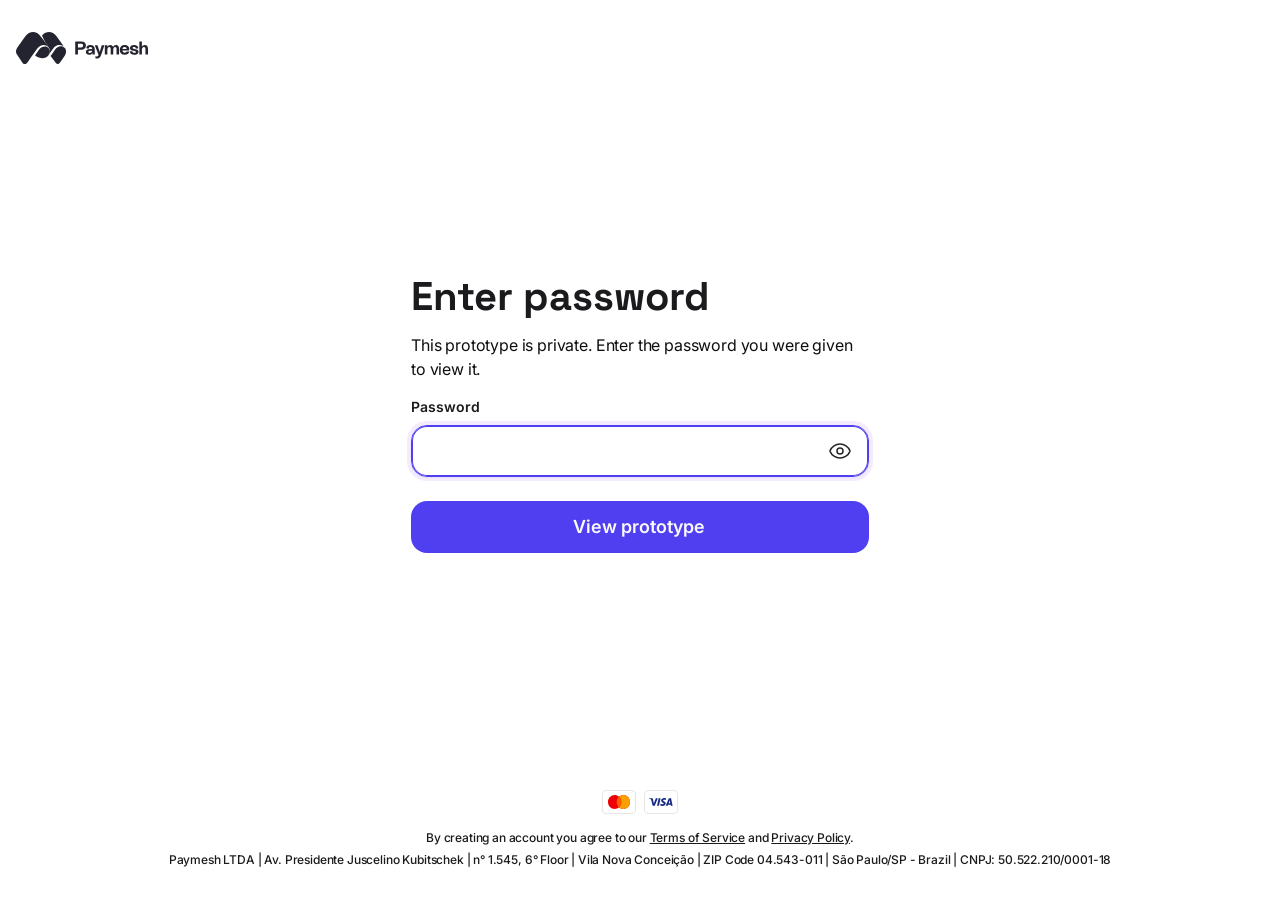
==== widget.html @ b05010a6 "Add the split-payment widget as a standalone page widget.html shows just the payment widget from Fig" ====
<!DOCTYPE html>
<html lang="en">
<head>
<meta charset="utf-8" />
<meta name="viewport" content="width=device-width, initial-scale=1" />
<title>Paymesh — payment widget</title>
<meta name="description" content="The Paymesh payment widget with split payment." />
<link rel="icon" href="assets/favicon.svg" type="image/svg+xml" />
<link rel="preconnect" href="https://fonts.googleapis.com" />
<link rel="preconnect" href="https://fonts.gstatic.com" crossorigin />
<link href="https://fonts.googleapis.com/css2?family=Inter:wght@400;500;600;700&family=Space+Grotesk:wght@500;700&display=swap" rel="stylesheet" />
<link rel="stylesheet" href="styles/app.css" />
<link rel="stylesheet" href="styles/ds.css" />
</head>
<body>
<div id="root"></div>
<script type="module" src="src/widget.js"></script>
</body>
</html>
---- styles/app.css ----
/* ==========================================================================
   Paymesh prototype — design tokens
   Values taken from the Figma source file (fills, radii, type ramp).
   ========================================================================== */

:root {
  /* Brand */
  --brand: #503ff1;
  --brand-press: #4331d4;
  --brand-soft: #eeebfe;

  /* Ink */
  --ink: #000000;
  --ink-strong: #0c0e10;
  --ink-logo: #242430;
  --muted: #6e6e6e;
  --muted-2: #8a8a8a;

  /* Lines & surfaces */
  --line: #d4d4d4;
  --line-soft: #e7e7e7;
  --surface: #ffffff;
  --surface-2: #efeded;
  --surface-3: #f7f6f6;

  /* Status */
  --danger: #ea4335;
  --danger-soft: #fdeceb;
  --success: #16a34a;

  /* Shape */
  --r-input: 16px;
  --r-btn: 16px;
  --r-card: 16px;
  --r-pill: 999px;

  /* Type */
  --font-display: "Rebond Grotesque", "Space Grotesk", "Inter", system-ui, sans-serif;
  --font-body: "Inter", system-ui, -apple-system, "Segoe UI", sans-serif;

  /* Metrics */
  --col: 396px;
  --control-h: 50px;
  --page-pad: 40px;
}

/* ==========================================================================
   Reset / base
   ========================================================================== */

*, *::before, *::after { box-sizing: border-box; }

html, body { height: 100%; }

body {
  margin: 0;
  font-family: var(--font-body);
  font-size: 14px;
  line-height: 1.45;
  letter-spacing: -0.01em; /* Inter is set at -1% throughout */
  color: var(--ink);
  background: var(--surface);
  -webkit-font-smoothing: antialiased;
  text-rendering: optimizeLegibility;
}

h1, h2, h3 { font-family: var(--font-display); font-weight: 700; letter-spacing: -0.01em; margin: 0; }

button { font: inherit; color: inherit; }
input, select { font: inherit; color: inherit; }

a { color: inherit; }

img { max-width: 100%; display: block; }

::placeholder { color: var(--muted-2); }

:focus-visible { outline: 2px solid var(--brand); outline-offset: 2px; border-radius: 4px; }

.sr-only {
  position: absolute; width: 1px; height: 1px; padding: 0; margin: -1px;
  overflow: hidden; clip: rect(0 0 0 0); white-space: nowrap; border: 0;
}

/* ==========================================================================
   Page shell
   ========================================================================== */

.page {
  min-height: 100vh;
  min-height: 100dvh;
  display: flex;
  flex-direction: column;
  padding: var(--page-pad);
  background: var(--surface);
}

.page__header {
  flex: 0 0 auto;
  display: flex;
  align-items: center;
  gap: 12px;
  min-height: 32px;
}

.page__body {
  flex: 1 1 auto;
  display: flex;
  justify-content: center;
  padding: 56px 0 40px;
}

.page__footer {
  flex: 0 0 auto;
  text-align: center;
  font-size: 12px;
  font-weight: 500;
  color: var(--muted);
  padding-top: 24px;
}

.page__footer a { text-decoration: underline; text-underline-offset: 2px; }

/* Vertically-centred variant used by the short screens */
.page--center .page__body { align-items: center; padding-top: 0; }

.stack { width: var(--col); max-width: 100%; }
.stack--wide { width: 425px; }

/* ==========================================================================
   Logo
   ========================================================================== */

.logo { display: inline-flex; align-items: center; text-decoration: none; }
.logo svg { height: 32px; width: auto; }
.logo--mark svg { height: 28px; }

/* ==========================================================================
   Typography helpers
   ========================================================================== */

.h1 { font-family: var(--font-display); font-size: 32px; line-height: 1.14; font-weight: 700; }
.h2 { font-family: var(--font-display); font-size: 24px; line-height: 1.2; font-weight: 700; }
.h3 { font-family: var(--font-display); font-size: 18px; line-height: 1.3; font-weight: 700; }

.lede { font-size: 14px; color: var(--ink-strong); margin-top: 10px; }
.muted { color: var(--muted); }
.small { font-size: 12px; }
.center { text-align: center; }
.strong { font-weight: 600; }

.link {
  text-decoration: underline;
  text-underline-offset: 2px;
  cursor: pointer;
  background: none;
  border: 0;
  padding: 0;
  font: inherit;
}
.link:hover { opacity: 0.7; }
.link svg { vertical-align: -3px; }

/* ==========================================================================
   Buttons
   ========================================================================== */

.btn {
  display: inline-flex;
  align-items: center;
  justify-content: center;
  gap: 10px;
  width: 100%;
  height: var(--control-h);
  padding: 0 20px;
  border: 1px solid transparent;
  border-radius: var(--r-btn);
  font-size: 16px;
  font-weight: 600;
  cursor: pointer;
  transition: background-color .15s ease, border-color .15s ease, opacity .15s ease;
}

.btn--primary { background: var(--brand); color: #fff; }
.btn--primary:hover { background: var(--brand-press); }

.btn--secondary { background: #fff; color: var(--ink); border-color: var(--line); font-weight: 400; }
.btn--secondary:hover { background: var(--surface-3); }

.btn--ghost { background: transparent; border-color: transparent; font-weight: 500; }

/* Buttons are never disabled — a missing detail is reported under the button. */
.btn--busy { cursor: progress; }

.btn__spinner {
  width: 16px; height: 16px; border-radius: 50%;
  border: 2px solid rgba(255,255,255,.45);
  border-top-color: #fff;
  animation: spin .7s linear infinite;
}
@keyframes spin { to { transform: rotate(360deg); } }

.btn-row { display: flex; gap: 12px; }
.btn-row .btn { flex: 1; }

/* Cancel link that sits under the primary action */
.under-action { display: block; margin: 20px auto 0; text-align: center; font-size: 14px; }

/* ==========================================================================
   Divider with label
   ========================================================================== */

.or {
  display: grid;
  grid-template-columns: 1fr auto 1fr;
  align-items: center;
  gap: 16px;
  margin: 20px 0;
  font-size: 14px;
}
.or::before, .or::after { content: ""; height: 1px; background: var(--ink); opacity: .25; }

/* ==========================================================================
   Form fields
   ========================================================================== */

.field { margin-top: 18px; }
.field:first-child { margin-top: 0; }

.field__label {
  display: block;
  font-size: 14px;
  font-weight: 500;
  margin-bottom: 6px;
}
.field__req { color: var(--danger); }

.field__hint { font-size: 12px; color: var(--muted); margin-top: 6px; }

.field__error { font-size: 12px; color: var(--danger); margin-top: 6px; }

.input {
  width: 100%;
  height: var(--control-h);
  padding: 0 16px;
  background: #fff;
  border: 1px solid var(--line);
  border-radius: var(--r-input);
  font-size: 16px;
  font-weight: 500;
}
.input:focus { outline: none; border-color: var(--brand); box-shadow: 0 0 0 3px rgba(80,63,241,.12); }
.input[aria-invalid="true"] { border-color: var(--danger); }

select.input { appearance: none; cursor: pointer; background-image: none; }

.select-wrap { position: relative; }
.select-wrap::after {
  content: "";
  position: absolute; right: 18px; top: 50%;
  width: 8px; height: 8px; margin-top: -6px;
  border-right: 1.6px solid var(--ink); border-bottom: 1.6px solid var(--ink);
  transform: rotate(45deg);
  pointer-events: none;
}

/* Password field with reveal toggle */
.input-affix { position: relative; }
.input-affix .input { padding-right: 52px; }
.input-affix__btn {
  position: absolute; right: 6px; top: 50%; transform: translateY(-50%);
  width: 40px; height: 40px;
  display: grid; place-items: center;
  background: none; border: 0; cursor: pointer; border-radius: 8px;
}
.input-affix__btn:hover { background: var(--surface-3); }

/* Postcode lookup with an address dropdown */
.combo { position: relative; }
.combo__list {
  position: absolute; z-index: 20;
  top: calc(100% + 6px); left: 0; right: 0;
  margin: 0; padding: 6px;
  list-style: none;
  background: #fff;
  border: 1px solid var(--line-soft);
  border-radius: 12px;
  box-shadow: 0 16px 36px rgba(0, 0, 0, .13);
  max-height: 268px; overflow-y: auto;
}
.combo__opt {
  padding: 10px 12px;
  border-radius: 8px;
  cursor: pointer;
  font-size: 14px;
}
.combo__opt:hover,
.combo__opt[aria-selected="true"] { background: var(--brand-soft); }
.combo__opt small { display: block; font-size: 12px; color: var(--muted); margin-top: 2px; }
.combo__empty { padding: 10px 12px; font-size: 13px; color: var(--muted); }

/* Phone field: dial-code select + number */
.phone { display: grid; grid-template-columns: 126px 1fr; }
.phone .phone__code {
  position: relative;
  height: var(--control-h);
  display: flex; align-items: center; gap: 8px;
  padding: 0 12px 0 14px;
  border: 1px solid var(--line);
  border-right: 0;
  border-radius: var(--r-input) 0 0 var(--r-input);
  font-size: 16px;
  background: #fff;
  cursor: pointer;
}
.phone__code [data-dial] { display: flex; align-items: center; gap: 8px; white-space: nowrap; }
.phone__code svg:last-of-type { margin-left: auto; flex: 0 0 auto; }

/* A real select, laid over the prefix so the flag and dial code show through */
.phone__select {
  position: absolute; inset: 0;
  width: 100%; height: 100%;
  opacity: 0; cursor: pointer;
  appearance: none; border: 0; background: none;
}
.phone__code:focus-within { border-color: var(--brand); box-shadow: 0 0 0 3px rgba(80, 63, 241, .12); }
.phone .input { border-radius: 0 var(--r-input) var(--r-input) 0; }
.flag { width: 22px; height: 16px; border-radius: 3px; flex: 0 0 auto; }

/* Password strength: a label, a verdict, and four segments */
.strength { margin-top: 16px; }

.strength__head { display: flex; align-items: baseline; justify-content: space-between; gap: 12px; }
.strength__title { font-size: 14px; }
.strength__label { font-size: 14px; font-weight: 600; color: var(--strength-color); }

.strength__bars { display: grid; grid-template-columns: repeat(4, 1fr); gap: 8px; margin-top: 10px; }
.strength__bars span {
  height: 4px;
  border-radius: 2px;
  background: var(--line-soft);
  transition: background-color .2s ease;
}

.strength[data-level="1"] { --strength-color: var(--danger); }
.strength[data-level="2"] { --strength-color: #f0932b; }
.strength[data-level="3"] { --strength-color: #7cb342; }
.strength[data-level="4"] { --strength-color: var(--success); }

.strength[data-level="1"] .strength__bars span:nth-child(-n + 1),
.strength[data-level="2"] .strength__bars span:nth-child(-n + 2),
.strength[data-level="3"] .strength__bars span:nth-child(-n + 3),
.strength[data-level="4"] .strength__bars span:nth-child(-n + 4) {
  background: var(--strength-color);
}

/* ==========================================================================
   OTP input
   ========================================================================== */

.otp { display: flex; gap: 14px; margin: 24px 0 18px; }
.otp__box {
  width: var(--control-h); height: var(--control-h);
  text-align: center;
  font-size: 20px;
  font-weight: 600;
  border: 1px solid var(--line);
  border-radius: 8px;
  background: #fff;
}
.otp__box:focus { outline: none; border-color: var(--brand); box-shadow: 0 0 0 3px rgba(80,63,241,.12); }
.otp[data-invalid="true"] .otp__box { border-color: var(--danger); }

.resend { font-size: 12px; text-align: center; color: var(--ink-strong); margin-bottom: 22px; }

/* ==========================================================================
   Stepper (registration)
   ========================================================================== */

.stepper { display: flex; justify-content: center; gap: 28px; margin-bottom: 32px; }
.step { display: inline-flex; align-items: center; gap: 8px; font-size: 14px; color: var(--ink); white-space: nowrap; }
.step__dot { display: inline-flex; flex: 0 0 auto; }
.step--done { color: var(--brand); }
.step--current { font-weight: 500; }

/* ==========================================================================
   Card (payment / pending payment)
   ========================================================================== */

.card {
  width: 425px;
  max-width: 100%;
  background: var(--surface-2);
  border-radius: var(--r-card);
  padding: 2px;
}
.card__head { padding: 16px 20px 14px; }
.card__head h2 { font-size: 20px; }
.card__head p { margin: 6px 0 0; font-size: 14px; color: var(--ink-strong); }
.card__body {
  background: #fff;
  border: 1px solid var(--line-soft);
  border-radius: var(--r-card);
  padding: 24px 22px;
}

/* Merchant identity block */
.merchant { text-align: center; }
.merchant__logo {
  width: 48px; height: 48px; border-radius: 50%;
  margin: 0 auto 10px;
  display: grid; place-items: center;
  color: #fff;
  font-weight: 700;
  font-family: var(--font-display);
}
img.merchant__logo { display: block; object-fit: cover; }
.merchant__name { display: block; font-size: 14px; }

.amount { text-align: center; margin: 18px 0 20px; }
.amount__value { font-family: var(--font-display); font-size: 38px; line-height: 1.1; font-weight: 700; letter-spacing: -0.02em; }
.amount__sub { font-size: 16px; color: var(--muted); margin-top: 6px; }
.amount__label { display: block; font-size: 13px; font-weight: 600; margin-bottom: 8px; }

/* Rows inside the payment card */
.rowline { border-top: 1px solid var(--line-soft); }

.row {
  display: flex;
  gap: 12px;
  padding: 14px 0;
  align-items: flex-start;
}
.row__icon { flex: 0 0 auto; width: 20px; height: 20px; margin-top: 2px; color: var(--ink); }
.row__main { flex: 1 1 auto; min-width: 0; }
.row__title { display: block; font-size: 14px; }
.row__sub { display: block; font-size: 12px; color: var(--muted); margin-top: 2px; }
.row__side { text-align: right; flex: 0 0 auto; }
.row__amount { display: block; font-size: 14px; }
.row__amount-sub { display: block; font-size: 12px; color: var(--muted); margin-top: 2px; }
.row--danger .row__title,
.row--danger .row__amount,
.row--danger .row__amount-sub { color: var(--danger); }

.note { font-size: 14px; padding: 4px 0 14px; }

/* Selectable funding card */
.choice {
  display: flex; align-items: center; gap: 12px;
  width: 100%;
  padding: 14px 0;
  background: none; border: 0; cursor: pointer; text-align: left;
}
.choice__brand {
  width: 40px; height: 28px; border-radius: 6px;
  border: 1px solid var(--line-soft);
  display: grid; place-items: center;
  flex: 0 0 auto;
  background: #fff;
}
.choice__main { flex: 1 1 auto; }
.choice__radio {
  width: 18px; height: 18px; border-radius: 50%;
  border: 1.5px solid var(--line);
  flex: 0 0 auto;
  display: grid; place-items: center;
}
.choice[aria-checked="true"] .choice__radio { border-color: var(--brand); border-width: 5px; }

/* "Add new card" — a link, not a button, so the cards stay the emphasis */
.add-card {
  display: flex; align-items: center; gap: 10px;
  width: 100%; padding: 16px 0;
  background: none; border: 0;
  font-size: 16px; text-align: left;
  cursor: pointer;
}
.add-card span { text-decoration: underline; text-underline-offset: 3px; }
.add-card:hover span { opacity: .7; }

/* Transfer visual (authorize screen) */
.transfer { display: flex; align-items: flex-start; justify-content: center; gap: 26px; margin: 22px 0 26px; }
.transfer__end { text-align: center; width: 132px; }
.transfer__avatar {
  width: 44px; height: 44px; border-radius: 50%;
  margin: 0 auto 8px;
  display: grid; place-items: center;
  color: #fff;
}
img.transfer__avatar { display: block; object-fit: cover; }
.transfer__label { display: block; font-size: 12px; font-weight: 500; }
.transfer__arrow { margin-top: 12px; color: var(--ink); }

/* Error status shown under a primary action */
.alert {
  display: flex; gap: 8px;
  margin-top: 14px;
  font-size: 14px;
  color: var(--danger);
}
.alert__icon { flex: 0 0 auto; margin-top: 2px; }
.alert a { text-decoration: underline; }

/* ==========================================================================
   Result screens
   ========================================================================== */

.result { text-align: center; }
.result__art { display: block; width: 168px; height: auto; margin: 0 auto 8px; }
.result__title { font-family: var(--font-display); font-size: 24px; font-weight: 700; }
.result__body { font-size: 14px; margin: 10px auto 26px; max-width: 340px; }

/* ==========================================================================
   Split login (scenario 1 — arriving from the Paymesh website)
   ========================================================================== */

.split { display: grid; grid-template-columns: 1fr 1fr; gap: 24px; min-height: 100vh; min-height: 100dvh; padding: var(--page-pad); }
.split__left { display: flex; flex-direction: column; }
.split__content { flex: 1 1 auto; display: flex; align-items: center; justify-content: center; }
.split__art {
  border-radius: 12px;
  background: url("../assets/auth-visual.png") center/cover no-repeat;
  min-height: 400px;
}

@media (max-width: 900px) {
  .split { grid-template-columns: 1fr; }
  .split__art { display: none; }
}

/* ==========================================================================
   Google sign-in (imitates the Google account chooser from the design)
   ========================================================================== */

.google-page {
  min-height: 100vh; min-height: 100dvh;
  background: #131314;
  color: #e3e3e3;
  display: flex; flex-direction: column; align-items: center;
  padding: 40px 24px;
  font-family: "Google Sans", var(--font-body);
}
.google-card { width: 100%; max-width: 400px; margin: auto 0; }
.google-card h1 { font-family: var(--font-body); font-size: 24px; font-weight: 400; color: #e3e3e3; margin: 18px 0 6px; }
.google-card p { color: #c4c7c5; font-size: 14px; margin: 0; }
.google-brand { display: flex; align-items: center; gap: 8px; font-size: 14px; color: #c4c7c5; }
.google-list { margin: 28px 0 0; border-top: 1px solid #444746; }
.google-item {
  display: flex; align-items: center; gap: 14px;
  width: 100%; padding: 14px 4px;
  background: none; border: 0; border-bottom: 1px solid #444746;
  cursor: pointer; text-align: left; color: inherit;
}
.google-item:hover { background: #1e1f20; }
.google-avatar {
  width: 34px; height: 34px; border-radius: 50%;
  background: #7b5cd6; color: #fff;
  display: grid; place-items: center;
  font-size: 13px; font-weight: 500;
  flex: 0 0 auto;
}
.google-item__name { font-size: 14px; }
.google-item__mail { font-size: 12px; color: #9aa0a6; }
.google-fine { font-size: 12px; color: #9aa0a6; margin-top: 28px; line-height: 1.6; }
.google-actions { display: flex; justify-content: flex-end; gap: 8px; margin-top: 32px; }
.google-btn {
  height: 40px; padding: 0 22px; border-radius: 999px;
  border: 1px solid #8e918f; background: transparent; color: #a8c7fa;
  font-size: 14px; font-weight: 500; cursor: pointer;
}
.google-btn--filled { background: #a8c7fa; color: #062e6f; border-color: transparent; }
.google-foot { display: flex; gap: 20px; font-size: 12px; color: #9aa0a6; margin-top: auto; padding-top: 40px; }

/* ==========================================================================
   Merchant demo checkout
   ========================================================================== */

.shop { min-height: 100vh; min-height: 100dvh; background: #fff; }
.shop__bar { border-bottom: 1px solid var(--line-soft); }
.shop__bar-in {
  max-width: 1040px; margin: 0 auto; padding: 20px 24px;
  display: flex; align-items: center; justify-content: space-between; gap: 16px;
}
.shop__brand { display: flex; align-items: center; gap: 10px; font-family: var(--font-display); font-weight: 700; font-size: 20px; }
.shop__mark { width: 30px; height: 30px; border-radius: 8px; display: grid; place-items: center; color: #fff; }
img.shop__mark { display: block; border-radius: 50%; object-fit: cover; }
.shop__grid {
  max-width: 1040px; margin: 0 auto; padding: 36px 24px 80px;
  display: grid; grid-template-columns: 1fr 360px; gap: 48px; align-items: start;
}
@media (max-width: 880px) { .shop__grid { grid-template-columns: 1fr; gap: 28px; } }

.shop__promo {
  display: flex; gap: 10px; align-items: center;
  background: #eef4ff; border-radius: 10px;
  padding: 12px 16px; font-size: 14px;
  max-width: 1040px; margin: 20px auto 0;
}

.pay-list { margin-top: 18px; border-top: 1px solid var(--line-soft); }
.pay-option {
  display: flex; gap: 14px; align-items: flex-start;
  width: 100%; padding: 16px 4px;
  border: 0; border-bottom: 1px solid var(--line-soft);
  background: none; cursor: pointer; text-align: left;
}
.pay-option:hover { background: var(--surface-3); }
.pay-option__radio {
  width: 18px; height: 18px; border-radius: 50%;
  border: 1.5px solid #767676; flex: 0 0 auto; margin-top: 2px;
  display: grid; place-items: center;
}
.pay-option[aria-checked="true"] .pay-option__radio { border: 5px solid var(--brand); }
.pay-option__logo {
  width: 46px; height: 30px; border-radius: 6px;
  border: 1px solid var(--line-soft); background: #fff;
  display: grid; place-items: center; flex: 0 0 auto;
}
.pay-option__main { flex: 1 1 auto; }
.pay-option__title { display: block; font-size: 14px; font-weight: 500; }
.pay-option__sub { display: block; font-size: 13px; color: var(--muted); margin-top: 2px; }

.summary { background: var(--surface-2); border-radius: 12px; padding: 22px; }
.summary__row { display: flex; justify-content: space-between; font-size: 14px; padding: 6px 0; }
.summary__total { display: flex; justify-content: space-between; font-family: var(--font-display); font-weight: 700; font-size: 18px; padding: 14px 0; border-top: 1px solid #d8d5d5; margin-top: 8px; }
.summary__fine { font-size: 12px; color: var(--muted); margin: 8px 0 18px; }
.summary__handoff { font-size: 13px; text-align: center; margin-bottom: 10px; }

/* ==========================================================================
   Paymesh app home (end of the "log in from the website" scenario)
   ========================================================================== */

.app-home { width: 480px; max-width: 100%; }
.balance-card {
  background: var(--surface-2);
  border-radius: var(--r-card);
  padding: 24px;
  margin-top: 22px;
}
.balance-card__label { font-size: 13px; color: var(--muted); }
.balance-card__value { font-family: var(--font-display); font-size: 34px; font-weight: 700; margin-top: 4px; }
.balance-card__sub { font-size: 12px; color: var(--muted); }
.activity { margin-top: 26px; }
.activity__item { display: flex; justify-content: space-between; padding: 14px 0; border-top: 1px solid var(--line-soft); font-size: 14px; }

/* ==========================================================================
   Prototype control panel
   ========================================================================== */

.dev {
  position: fixed; left: 16px; bottom: 16px; z-index: 50;
  font-family: var(--font-body);
}
.dev__toggle {
  display: inline-flex; align-items: center; gap: 8px;
  height: 34px; padding: 0 14px;
  border-radius: 999px; border: 1px solid var(--line);
  background: #fff; font-size: 12px; font-weight: 500; cursor: pointer;
  box-shadow: 0 6px 18px rgba(0,0,0,.08);
}
.dev__dot { width: 7px; height: 7px; border-radius: 50%; background: var(--brand); }
.dev__panel {
  width: 320px;
  background: #fff;
  border: 1px solid var(--line-soft);
  border-radius: 14px;
  box-shadow: 0 18px 44px rgba(0,0,0,.16);
  padding: 14px;
  margin-bottom: 10px;
}
.dev__title { font-size: 12px; font-weight: 600; text-transform: uppercase; letter-spacing: .06em; color: var(--muted); }
.dev__item {
  display: block; width: 100%; text-align: left;
  padding: 9px 10px; margin-top: 4px;
  border: 0; border-radius: 8px; background: none; cursor: pointer;
  font-size: 13px; line-height: 1.35;
}
.dev__item:hover { background: var(--surface-3); }
.dev__item[aria-current="true"] { background: var(--brand-soft); color: var(--brand); font-weight: 500; }
.dev__num { font-weight: 600; margin-right: 6px; }
.dev__foot { margin-top: 10px; padding-top: 10px; border-top: 1px solid var(--line-soft); display: flex; gap: 8px; }
.dev__foot button { flex: 1; height: 32px; border-radius: 8px; border: 1px solid var(--line); background: #fff; font-size: 12px; cursor: pointer; }
.dev__foot button:hover { background: var(--surface-3); }
[hidden] { display: none !important; }

/* ==========================================================================
   Narrow screens
   ========================================================================== */

@media (max-width: 560px) {
  :root { --page-pad: 20px; --col: 100%; }
  .page__body { padding: 32px 0 24px; }
  .h1 { font-size: 26px; }
  .stepper { gap: 14px; }
  .step { font-size: 12px; }
  .otp { gap: 8px; }
  .otp__box { width: 100%; height: 52px; }
  .card { width: 100%; }
  .card__body { padding: 20px 16px; }
  .amount__value { font-size: 32px; }
  .shop__bar-in, .shop__grid { padding-left: 16px; padding-right: 16px; }
  .shop__promo { margin-left: 16px; margin-right: 16px; }
  .page__footer { padding-bottom: 44px; } /* clear the prototype pill */
  .dev { left: 12px; bottom: 12px; }
  .dev__panel { width: min(320px, calc(100vw - 24px)); }
}

/* ==========================================================================
   Motion
   ========================================================================== */

.fade-in { animation: fade .22s ease both; }
@keyframes fade { from { opacity: 0; transform: translateY(4px); } to { opacity: 1; transform: none; } }

@media (prefers-reduced-motion: reduce) {
  *, *::before, *::after { animation-duration: .01ms !important; transition-duration: .01ms !important; }
}
---- styles/ds.css ----
/* ==========================================================================
   Paymesh Design System — tokens and components
   Token names mirror the Figma variables (text/primary → --text-primary,
   spacing/16 → --spacing-16, Heading/3XL/Bold → --heading-3xl, …).
   Components carry the Figma component name in a comment and use a ds- prefix
   so they can sit alongside the original prototype styles in app.css.
   ========================================================================== */

:root {
  /* Colour — text */
  --text-primary: #1b1b1e;
  --text-secondary: #4f4f58;
  --text-tertiary: #72727a;
  --text-default: #0c0e10;
  --text-inverse: #fafafb;
  --text-brand: #503ff1;
  --text-muted: #6e6e6e;

  /* Colour — action, icon, border, surface */
  --action-primary-default: #503ff1;
  --action-primary-hover: #4331d4;
  --icon-primary: #26262a;
  --border-default: #bdbdc1;
  --border-subtle: #e5e5e7;
  --border-focus: #818dfe;
  --border-danger: #fc0606;
  --surface-primary: #fafafb;
  --surface-secondary: #f4f4f6;
  --base-white: #ffffff;
  --neutral-300: #d4d4d4;
  --neutral-700: #404040;
  --brand-100: #f4ebff;

  /* Spacing */
  --spacing-0: 0;
  --spacing-2: 2px;
  --spacing-4: 4px;
  --spacing-8: 8px;
  --spacing-12: 12px;
  --spacing-16: 16px;
  --spacing-24: 24px;
  --spacing-32: 32px;
  --spacing-48: 48px;
  --spacing-72: 72px;
  --spacing-96: 96px;

  /* Radius */
  --radius-s: 4px;
  --radius-m: 8px;
  --radius-xl: 16px;
  --radius-full: 999px;

  /* Effects */
  --shadow-xs: 0 1px 2px rgba(0, 0, 0, .05);
  --shadow-xs-focused: 0 1px 2px rgba(0, 0, 0, .05), 0 0 0 4px var(--brand-100);
  /* Selected input: the 1px border plus a 1px inset ring reads as a 2px border
     without shifting the content */
  --shadow-input-selected: inset 0 0 0 1px var(--action-primary-default), var(--shadow-xs-focused);
  --shadow-card-outer: 0 2px 4px rgba(0, 0, 0, .04);
  --shadow-card-inner: 0 6px 16px rgba(0, 0, 0, .04), 0 2px 4px rgba(0, 0, 0, .04), 0 0 1px rgba(0, 0, 0, .4);

  /* Type — families */
  --font-family-rebond: "Rebond Grotesque", "Space Grotesk", "Inter", system-ui, sans-serif;
  --font-family-inter: "Inter", system-ui, -apple-system, "Segoe UI", sans-serif;
  --tracking-text: -0.16px;

  /* Type — styles (weight size/line-height family) */
  --heading-3xl: 700 40px/40px var(--font-family-rebond);
  --heading-2xl: 700 32px/32px var(--font-family-rebond);
  --heading-m-bold: 700 20px/28px var(--font-family-rebond);
  --heading-m: 600 20px/28px var(--font-family-rebond);
  --heading-s: 600 18px/26px var(--font-family-rebond);
  --heading-xs: 600 16px/24px var(--font-family-rebond);
  --heading-l: 600 24px/32px var(--font-family-rebond);
  --text-m: 400 16px/24px var(--font-family-inter);
  --text-m-medium: 500 16px/24px var(--font-family-inter);
  --text-m-semibold: 600 16px/24px var(--font-family-inter);
  --text-s: 400 14px/20px var(--font-family-inter);
  --text-xs: 400 12px/16px var(--font-family-inter);
  --text-xs-medium: 500 12px/16px var(--font-family-inter);
  --label-m: 600 14px/20px var(--font-family-inter);
  --button-l: 600 18px/26px var(--font-family-inter);
  --link-m: 400 16px/24px var(--font-family-inter);
  --link-m-semibold: 600 16px/24px var(--font-family-inter);
  --link-l-semibold: 600 18px/26px var(--font-family-inter);

  /* Metrics */
  --ds-col: 458px;
  --ds-widget: 423px;
  --ds-control-h: 52px;
}

/* ==========================================================================
   Layout — registration-* frames
   ========================================================================== */

.ds-page {
  min-height: 100vh;
  min-height: 100dvh;
  display: flex;
  flex-direction: column;
  padding: var(--spacing-32) var(--spacing-16);
  background: var(--base-white);
  color: var(--text-primary);
  font: var(--text-m);
  letter-spacing: var(--tracking-text);
}

/* navigation */
.ds-nav {
  display: flex;
  align-items: center;
  justify-content: space-between;
  gap: var(--spacing-16);
  min-height: 32px;
}
.ds-nav .logo svg { height: 32px; width: auto; }

/* Main Content */
.ds-main {
  flex: 1 1 auto;
  display: flex;
  flex-direction: column;
  align-items: center;
  justify-content: center;
  padding: var(--spacing-72) 10px var(--spacing-96);
}

.ds-container { width: var(--ds-col); max-width: 100%; }
.ds-container--widget { width: var(--ds-widget); }
.ds-container--center { text-align: center; }

/* Vertical rhythm — the auto-layout gaps used across the frames */
.ds-stack { display: flex; flex-direction: column; align-items: stretch; }
.ds-stack--4 { gap: var(--spacing-4); }
.ds-stack--8 { gap: var(--spacing-8); }
.ds-stack--16 { gap: var(--spacing-16); }
.ds-stack--24 { gap: var(--spacing-24); }
.ds-stack--32 { gap: var(--spacing-32); }
.ds-stack--48 { gap: var(--spacing-48); }
.ds-stack--center { align-items: center; }

/* footer-info */
.ds-footer {
  display: flex;
  flex-direction: column;
  align-items: center;
  gap: var(--spacing-16);
  text-align: center;
}
.ds-footer__methods { display: flex; gap: var(--spacing-8); }
.ds-footer__text { display: flex; flex-direction: column; gap: 6px; }
.ds-footer__line { margin: 0; font: var(--text-xs-medium); color: var(--text-primary); }
.ds-footer__line a { color: inherit; }

/* Payment method icon — 34×24 card-scheme badge */
.ds-method {
  width: 34px; height: 24px;
  display: inline-grid; place-items: center;
  flex: 0 0 auto;
  background: var(--base-white);
  border: 1px solid #e5e5e5;
  border-radius: var(--radius-s);
}
.ds-method img { width: 22px; height: auto; }
img.ds-method { border: 0; background: none; }
.ds-method--lg { width: 45px; height: 32px; }
.ds-method--lg img { width: 28px; height: auto; }

/* ==========================================================================
   Typography
   ========================================================================== */

.ds-h1 { margin: 0; font: var(--heading-3xl); letter-spacing: 0; color: var(--text-primary); }
.ds-h2 { margin: 0; font: var(--heading-s); letter-spacing: 0; color: var(--text-primary); }
.ds-body { margin: 0; font: var(--text-m); color: var(--text-default); }
.ds-body strong { font-weight: 600; }
.ds-small { margin: 0; font: var(--text-s); color: var(--text-default); }
.ds-center { text-align: center; }

/* Link — Link/M/Regular, underlined */
.ds-link {
  display: inline;
  padding: 0;
  background: none;
  border: 0;
  font: var(--link-m);
  letter-spacing: var(--tracking-text);
  color: var(--text-primary);
  text-decoration: underline;
  text-underline-offset: 3px;
  cursor: pointer;
}
.ds-link:hover { opacity: .7; }
.ds-link--strong { font: var(--link-m-semibold); }
.ds-link--block { display: block; margin: 0 auto; text-align: center; }

/* ==========================================================================
   Button — primary / secondary / link, L size
   ========================================================================== */

.ds-btn {
  display: inline-flex;
  align-items: center;
  justify-content: center;
  gap: var(--spacing-8);
  width: 100%;
  height: var(--ds-control-h);
  padding: var(--spacing-12) var(--spacing-16) var(--spacing-12) 14px;
  border: 1px solid transparent;
  border-radius: var(--radius-xl);
  font: var(--button-l);
  letter-spacing: 0;
  cursor: pointer;
  transition: background-color .15s ease, border-color .15s ease;
}
.ds-btn img { width: 24px; height: 24px; flex: 0 0 auto; }

.ds-btn--primary { background: var(--action-primary-default); color: var(--text-inverse); }
.ds-btn--primary:hover { background: var(--action-primary-hover); }

.ds-btn--secondary { background: var(--base-white); color: var(--text-primary); border-color: var(--border-default); }
.ds-btn--secondary:hover { background: var(--surface-primary); }

/* Link-style button ("Find address manually", "Add card") */
.ds-btn--link {
  width: auto;
  align-self: flex-start;
  background: var(--base-white);
  color: var(--text-primary);
  font: var(--link-m-semibold);
  text-decoration: underline;
  text-underline-offset: 3px;
  height: auto;
  padding: 10px var(--spacing-16) 10px 14px;
}
.ds-btn--link:hover { background: var(--surface-primary); }
.ds-btn--link-l { font: var(--link-l-semibold); height: var(--ds-control-h); }

/* Buttons are never disabled; a busy button ignores repeat presses. */
.ds-btn--busy { cursor: progress; }

/* Spinner/White — the 24px ring from the design system, turning */
.ds-spinner { width: 24px; height: 24px; animation: ds-spin .8s linear infinite; }
@keyframes ds-spin { to { transform: rotate(360deg); } }

/* Authorize button — label, spinner and "Continue" stacked in one centred cell
   and animated by checkout.js#authorizeSequence */
.ds-btn.ds-auth { display: grid; place-items: center; overflow: hidden; }
.ds-auth > * { grid-area: 1 / 1; }
.ds-auth__label { white-space: nowrap; }
.ds-auth__spinner { position: relative; z-index: 1; width: 24px; height: 24px; }
.ds-auth__spinner img { display: block; width: 24px; height: 24px; }

/* Social sign-up buttons: label centred, provider logo pinned 16px from the left */
.ds-social .ds-btn { position: relative; }
/* left is measured inside the 1px border, so subtract it to land 16px from the outer edge */
.ds-social .ds-btn img { position: absolute; left: calc(var(--spacing-16) - 1px); top: 50%; transform: translateY(-50%); }

/* Or Divider */
.ds-or {
  display: grid;
  grid-template-columns: 1fr auto 1fr;
  align-items: center;
  gap: var(--spacing-24);
  font: var(--label-m);
  letter-spacing: 0;
  text-transform: uppercase;
  color: #000;
}
.ds-or::before, .ds-or::after { content: ""; height: 1px; background: var(--border-subtle); }

/* ==========================================================================
   input — label, control, helper text
   ========================================================================== */

.ds-field { display: flex; flex-direction: column; gap: var(--spacing-8); }

.ds-label { font: var(--label-m); letter-spacing: 0; color: var(--text-primary); }
.ds-label__req { color: var(--border-danger); }
.ds-label__optional { color: var(--text-secondary); font-weight: 600; }

.ds-input {
  display: flex;
  align-items: center;
  gap: var(--spacing-8);
  height: var(--ds-control-h);
  padding: 0 var(--spacing-12) 0 var(--spacing-16);
  background: var(--base-white);
  border: 1px solid var(--border-default);
  border-radius: var(--radius-xl);
  box-shadow: var(--shadow-xs);
  transition: border-color .15s ease, box-shadow .15s ease;
}
.ds-input:focus-within { border-color: var(--action-primary-default); box-shadow: var(--shadow-input-selected); }
.ds-input:has([aria-invalid="true"]) { border-color: var(--border-danger); }

.ds-input input,
.ds-input select {
  flex: 1 1 auto;
  min-width: 0;
  height: 100%;
  padding: 0;
  border: 0;
  outline: none;
  background: transparent;
  font: var(--text-m);
  letter-spacing: var(--tracking-text);
  color: var(--text-primary);
}
.ds-input input::placeholder { color: var(--text-secondary); }
.ds-input > img { width: 24px; height: 24px; flex: 0 0 auto; }

/* Select — native select with the design-system chevron */
.ds-input--select { position: relative; padding-right: var(--spacing-16); }
.ds-input--select select { appearance: none; cursor: pointer; padding-right: 32px; }
.ds-input--select > img { position: absolute; right: var(--spacing-16); pointer-events: none; }

/* Trailing icon button (eye, close) */
.ds-input__btn {
  flex: 0 0 auto;
  width: 32px; height: 32px;
  display: grid; place-items: center;
  padding: 0; border: 0; border-radius: var(--radius-m);
  background: none;
  cursor: pointer;
}
.ds-input__btn:hover { background: var(--surface-secondary); }
.ds-input__btn img { width: 24px; height: 24px; }
.ds-input__btn[data-clear] img { width: 20px; height: 20px; }

.ds-hint { margin: 0; font: var(--text-s); color: var(--text-primary); }

/* Reuses ui.js showError/clearError, which target .field__error */
.ds-field .field__error { margin: 0; font: var(--text-s); color: var(--border-danger); }

/* Card number — scheme badges inside the field */
.ds-input__schemes { display: flex; gap: var(--spacing-4); flex: 0 0 auto; }

/* Phone number — dial-code prefix + number in one bordered field, so focus
   (on either part) highlights the whole thing */
.ds-phone {
  display: grid; grid-template-columns: 122px 1fr;
  background: var(--base-white);
  border: 1px solid var(--border-default);
  border-radius: var(--radius-xl);
  box-shadow: var(--shadow-xs);
  overflow: hidden;
  transition: border-color .15s ease, box-shadow .15s ease;
}
.ds-phone:focus-within { border-color: var(--action-primary-default); box-shadow: var(--shadow-input-selected); }
.ds-phone:has([aria-invalid="true"]) { border-color: var(--border-danger); }
.ds-phone__code {
  position: relative;
  display: flex; align-items: center; gap: var(--spacing-8);
  height: calc(var(--ds-control-h) - 2px);
  padding: 0 var(--spacing-12) 0 var(--spacing-16);
  border-right: 1px solid var(--border-default);
  font: var(--text-m);
  color: var(--text-default);
}
.ds-phone__code [data-dial] { display: flex; align-items: center; gap: var(--spacing-8); white-space: nowrap; }
.ds-phone__code > img { width: 24px; height: 24px; margin-left: -6px; }
.ds-phone__code .flag { width: 24px; height: 24px; border-radius: 50%; box-shadow: 0 0 0 1px var(--border-subtle); }
.ds-phone .ds-input,
.ds-phone .ds-input:focus-within,
.ds-phone .ds-input:has([aria-invalid="true"]) {
  height: calc(var(--ds-control-h) - 2px);
  border: 0; border-radius: 0; box-shadow: none;
  background: transparent; /* let the outer field's selected ring show through */
}

/* Search — leading icon and a results list */
.ds-combo { position: relative; }
.ds-combo__list {
  position: absolute; z-index: 20;
  top: calc(100% + 6px); left: 0; right: 0;
  margin: 0; padding: 6px;
  list-style: none;
  background: var(--base-white);
  border: 1px solid var(--border-subtle);
  border-radius: var(--radius-xl);
  box-shadow: var(--shadow-card-inner);
  max-height: 300px; overflow-y: auto;
}
/* options are painted by ui.js#wireAddressLookup */
.ds-combo__list .combo__opt { padding: 10px 12px; border-radius: var(--radius-m); font: var(--text-m); }
.ds-combo__list .combo__opt small { font: var(--text-s); color: var(--text-secondary); }
.ds-combo__list .combo__opt:hover,
.ds-combo__list .combo__opt[aria-selected="true"] { background: var(--surface-secondary); }

/* ==========================================================================
   OTP-input
   ========================================================================== */

.ds-otp { display: flex; justify-content: space-between; gap: var(--spacing-8); padding-bottom: var(--spacing-16); }
.ds-otp__box {
  width: 56px; height: 56px;
  padding: 0;
  text-align: center;
  font: var(--heading-l);
  color: #000;
  background: var(--base-white);
  border: 1px solid var(--border-default);
  border-radius: var(--radius-m);
  box-shadow: var(--shadow-xs);
}
.ds-otp__box:focus { outline: none; border-color: var(--action-primary-default); box-shadow: var(--shadow-input-selected); }
.ds-otp[data-invalid="true"] .ds-otp__box { border-color: var(--border-danger); }

/* ==========================================================================
   Checkbox (sm)
   ========================================================================== */

.ds-check { display: inline-flex; align-items: flex-start; gap: var(--spacing-8); cursor: pointer; font: var(--text-s); color: var(--text-primary); }
.ds-check input {
  appearance: none;
  flex: 0 0 auto;
  width: 16px; height: 16px;
  margin: 2px 0 0;
  border: 1px solid var(--neutral-300);
  border-radius: var(--radius-s);
  background: var(--base-white) center/11px no-repeat;
  cursor: pointer;
}
.ds-check input:checked {
  background-color: var(--action-primary-default);
  border-color: var(--action-primary-default);
  background-image: url("../assets/ds/radio-check.svg");
}
.ds-check input:focus-visible { outline: none; box-shadow: var(--shadow-xs-focused); }
.ds-check[data-invalid="true"] input { border-color: var(--border-danger); }
.ds-check a { color: inherit; }
.ds-check--muted { color: var(--neutral-700); }

/* ==========================================================================
   Error status under a primary action (buttons are never disabled)
   ========================================================================== */

[data-form-error] .alert { margin-top: 0; font: var(--text-s); color: var(--border-danger); }

/* ==========================================================================
   Merchant Logo, PaymentValue, image/success
   ========================================================================== */

.ds-art { display: block; width: 120px; height: 120px; object-fit: contain; margin: 0 auto; }

.ds-merchant { display: flex; flex-direction: column; align-items: center; gap: var(--spacing-8); padding-bottom: var(--spacing-16); }
.ds-merchant__logo { width: 48px; height: 48px; border-radius: var(--radius-full); object-fit: cover; }
.ds-merchant__name { font: var(--heading-m); letter-spacing: 0; color: #000; }

.ds-value { display: flex; flex-direction: column; gap: var(--spacing-4); text-align: center; }
.ds-value__usd { font: var(--heading-2xl); letter-spacing: 0; color: #000; }
.ds-value__token { font: var(--heading-s); letter-spacing: 0; color: var(--text-muted); }

.ds-pay-head { display: flex; flex-direction: column; align-items: center; padding: var(--spacing-16) 0; }

/* ==========================================================================
   Payment-widget — outer grey card with an inner white card
   ========================================================================== */

.ds-card {
  display: flex; flex-direction: column; gap: var(--spacing-8);
  padding: var(--spacing-16) 1px 1px;
  background: var(--surface-secondary);
  border-radius: var(--radius-xl);
  box-shadow: var(--shadow-card-outer);
}
.ds-card__title { margin: 0; padding: 0 var(--spacing-16); font: var(--heading-m-bold); letter-spacing: 0; color: var(--text-primary); }
.ds-card__body {
  display: flex; flex-direction: column; align-items: stretch; gap: var(--spacing-16);
  padding: var(--spacing-24) var(--spacing-16) var(--spacing-16);
  background: var(--base-white);
  border-radius: var(--radius-xl);
  box-shadow: var(--shadow-card-inner);
}
.ds-card__body--32 { gap: var(--spacing-32); }

/* PaymeshBalance / Radio group item */
.ds-option {
  display: flex; align-items: flex-start; gap: var(--spacing-12);
  width: 100%;
  padding: var(--spacing-16);
  background: var(--base-white);
  border: 1px solid var(--border-subtle);
  border-radius: var(--radius-m);
  text-align: left;
  font: inherit; color: inherit;
}
button.ds-option { cursor: pointer; }
.ds-option__radio {
  flex: 0 0 auto;
  width: 16px; height: 16px; margin-top: 4px;
  border: 1px solid var(--border-default);
  border-radius: 10px;
  background: var(--base-white) center/11px no-repeat;
}
.ds-option__main { flex: 1 1 auto; min-width: 0; display: flex; flex-direction: column; }
.ds-option__title { font: var(--text-m-medium); }
.ds-option__sub { font: var(--text-s); }
.ds-option__side { flex: 0 0 auto; display: flex; flex-direction: column; align-items: flex-end; text-align: right; }
.ds-option__side > img { width: 45px; height: 32px; }

.ds-option[aria-checked="true"] {
  background: var(--surface-primary);
  border-color: var(--border-focus);
  color: var(--text-brand);
}
.ds-option[aria-checked="true"] .ds-option__radio {
  background-color: var(--action-primary-default);
  border-color: var(--action-primary-default);
  background-image: url("../assets/ds/radio-check.svg");
}
.ds-option--disabled { cursor: default; }

.ds-amount { font: var(--text-m-semibold); color: var(--text-primary); }
.ds-amount-sub { font: var(--text-m); color: var(--text-secondary); }

/* Payment-list-item */
.ds-list-item { display: flex; flex-direction: column; gap: var(--spacing-12); padding: var(--spacing-24) 0; }
.ds-list-item__row { display: flex; align-items: flex-start; justify-content: space-between; gap: var(--spacing-8); }
.ds-list-item__label { display: flex; align-items: center; gap: var(--spacing-8); font: var(--text-m-medium); letter-spacing: -0.32px; }
.ds-list-item__label img { width: 24px; height: 24px; }

.ds-address { display: flex; flex-direction: column; border-bottom: 1px solid var(--border-subtle); padding-bottom: var(--spacing-16); }
.ds-address__name { display: flex; align-items: center; gap: var(--spacing-8); padding: 0 var(--spacing-16); font: var(--text-m-medium); letter-spacing: -0.32px; }
.ds-address__name img { width: 24px; height: 24px; }
.ds-address__lines { padding: 0 var(--spacing-16) 0 var(--spacing-48); font: var(--text-m); color: var(--text-secondary); }
.ds-address__lines p { margin: var(--spacing-2) 0 0; }

/* Billing address when it matches shipping */
.ds-address-summary {
  padding: var(--spacing-16);
  background: var(--surface-primary);
  border: 1px solid var(--border-subtle);
  border-radius: var(--radius-m);
  font: var(--text-m);
  color: var(--text-secondary);
}
.ds-address-summary p { margin: 0; }
.ds-address-summary p:first-child { color: var(--text-primary); }

.ds-divider { height: 1px; background: var(--border-subtle); border: 0; margin: 0; }

/* Info */
.ds-info {
  display: flex; gap: var(--spacing-12);
  padding: var(--spacing-16);
  background: var(--surface-primary);
  border: 1px solid var(--border-focus);
  border-radius: var(--radius-m);
  font: var(--text-s);
  color: var(--text-brand);
}
.ds-info img { width: 20px; height: 20px; flex: 0 0 auto; }
.ds-info strong { font-weight: 600; }

.ds-secure { display: flex; align-items: center; justify-content: center; gap: var(--spacing-8); font: var(--text-s); }
.ds-secure img { width: 20px; height: 20px; }

/* Transfer — Paymesh wallet → merchant */
.ds-transfer { display: flex; align-items: center; justify-content: center; gap: var(--spacing-24); padding: 0 var(--spacing-16); }
.ds-transfer__end { width: 120px; display: flex; flex-direction: column; align-items: center; gap: var(--spacing-8); font: var(--heading-xs); letter-spacing: 0; text-align: center; }
.ds-transfer__logo { width: 64px; height: 64px; border-radius: var(--radius-full); object-fit: cover; }
.ds-transfer__logo--paymesh { display: grid; place-items: center; background: var(--action-primary-default); }
.ds-transfer__logo--paymesh img { width: 38px; height: 24px; }
.ds-transfer > img { width: 32px; height: 32px; }

/* Confirmation-list-item */
.ds-confirm { display: flex; flex-direction: column; gap: var(--spacing-16); padding: var(--spacing-32) 0; text-align: left; }
.ds-confirm__row { display: flex; align-items: center; justify-content: space-between; gap: var(--spacing-16); }
.ds-confirm__label { font: var(--text-m); color: var(--text-muted); }
.ds-confirm__value { display: flex; align-items: center; gap: var(--spacing-8); font: var(--text-m-semibold); color: #000; text-align: right; }
.ds-confirm__value img { width: 24px; height: 24px; border-radius: var(--radius-full); }
.ds-confirm__sub { font: var(--text-s); color: var(--text-tertiary); text-align: right; margin-top: calc(-1 * var(--spacing-12)); }
.ds-chip {
  padding: 2px 4px;
  background: #fbfbfb;
  border: 1px solid #dbdbdb;
  border-radius: var(--radius-s);
  font: 600 10px/normal var(--font-family-inter);
  letter-spacing: -0.2px;
  color: #717171;
}
.ds-copy { display: inline-grid; place-items: center; padding: 0; border: 0; background: none; cursor: pointer; }
.ds-copy img { border-radius: 0; }

/* ==========================================================================
   Narrow screens
   ========================================================================== */

@media (max-width: 560px) {
  .ds-page { padding: var(--spacing-24) var(--spacing-16); }
  .ds-nav { flex-wrap: wrap; }
  .ds-nav .ds-link { font-size: 14px; }
  .ds-main { padding: var(--spacing-48) 0 var(--spacing-48); }
  .ds-h1 { font-size: 32px; line-height: 36px; }
  .ds-otp__box { width: 100%; min-width: 0; height: 52px; }
  .ds-transfer { gap: var(--spacing-8); padding: 0; }
  .ds-footer { padding-bottom: 44px; } /* clear the prototype pill */
  .ds-footer__line { font-size: 11px; }
}

/* ==========================================================================
   Split-payment widget — Figma "Desktop - 2" (widget.html)
   ========================================================================== */

:root {
  --primary-blue-600: #2563eb; /* Switch, as in the Figma component */
  --brand-50: #f9f5ff;
}

.sw-stage {
  min-height: 100vh;
  min-height: 100dvh;
  display: grid;
  grid-template-columns: minmax(0, 1fr); /* let the widget shrink below 423px on phones */
  place-items: center;
  padding: var(--spacing-48) var(--spacing-16);
  background: var(--base-white);
  font: var(--text-m);
  letter-spacing: var(--tracking-text);
  color: var(--text-primary);
}
.sw { width: var(--ds-widget); max-width: 100%; }

.sw-main { display: flex; flex-direction: column; gap: var(--spacing-24); }
.sw-section { display: flex; flex-direction: column; gap: var(--spacing-8); }
.sw-section__head { display: flex; align-items: center; justify-content: space-between; gap: var(--spacing-12); }
.sw-section__head--top { align-items: flex-start; }
.sw-section__head--baseline { align-items: baseline; }

.sw-amounts { display: flex; flex-direction: column; align-items: flex-end; text-align: right; flex: 0 0 auto; }
.sw-sub { font: var(--text-s); color: var(--text-tertiary); }

/* Switch */
.sw-switch { display: inline-flex; align-items: center; gap: var(--spacing-12); cursor: pointer; }
.sw-switch input { position: absolute; opacity: 0; width: 1px; height: 1px; }
.sw-switch__track {
  position: relative;
  width: 36px; height: 20px;
  border-radius: 100px;
  background: var(--border-subtle);
  transition: background-color .2s ease;
}
.sw-switch__track::after {
  content: "";
  position: absolute; top: 2px; left: 2px;
  width: 16px; height: 16px;
  border-radius: 100px;
  background: var(--base-white);
  box-shadow: 0 2px 4px rgba(39, 39, 39, .1);
  transition: transform .2s ease;
}
.sw-switch input:checked + .sw-switch__track { background: var(--primary-blue-600); }
.sw-switch input:checked + .sw-switch__track::after { transform: translateX(16px); }
.sw-switch input:focus-visible + .sw-switch__track { box-shadow: var(--shadow-xs-focused); }
.sw-switch__label { font: var(--label-m); letter-spacing: var(--tracking-text); color: #000; }

/* Radio group item — the new 16px-radius version that can hold an amount editor */
.sw-item {
  display: flex; flex-direction: column; gap: var(--spacing-16);
  padding: var(--spacing-16);
  border: 1px solid var(--border-subtle);
  border-radius: var(--radius-xl);
  background: var(--base-white);
}
.sw-item[aria-checked="true"] { border-color: var(--border-focus); }
.sw-item__row { display: flex; align-items: flex-start; gap: var(--spacing-12); width: 100%; }
.sw-item__pick { padding: 0; border: 0; background: none; font: inherit; color: inherit; text-align: left; cursor: pointer; }
.sw-item .ds-option__side > img { width: 45px; height: 32px; }
.sw-item[aria-checked="true"] .ds-option__radio {
  background: var(--action-primary-default) url("../assets/ds/radio-check.svg") center/11px no-repeat;
  border-color: var(--action-primary-default);
}

/* Paymesh balance checkbox (square) */
.sw-square {
  flex: 0 0 auto;
  width: 16px; height: 16px; margin-top: 4px;
  border: 1px solid var(--action-primary-default);
  border-radius: 6px;
  background: var(--brand-50) url("../assets/ds/check-brand.svg") center/11px no-repeat;
}

/* Amount field + chips */
.sw-editor { display: flex; flex-direction: column; align-items: flex-end; gap: var(--spacing-8); }
.sw-editor__input { align-self: stretch; }
.sw-editor__input input { text-align: right; }
.sw-chips { display: flex; flex-wrap: wrap; justify-content: flex-end; gap: var(--spacing-8); }
.sw-chip {
  padding: 3px 10px;
  border: 0;
  border-radius: var(--radius-full);
  background: var(--surface-secondary);
  font: var(--text-xs);
  letter-spacing: var(--tracking-text);
  color: var(--text-primary);
  cursor: pointer;
}
.sw-chip:hover { background: var(--border-subtle); }
.sw-chip[aria-pressed="true"] { background: var(--action-primary-default); color: var(--text-inverse); }

/* Billing info */
.sw-billing {
  padding: var(--spacing-16);
  border: 1px solid var(--border-default);
  border-radius: var(--radius-m);
  font: var(--text-m);
}
.sw-billing p { margin: 0; }
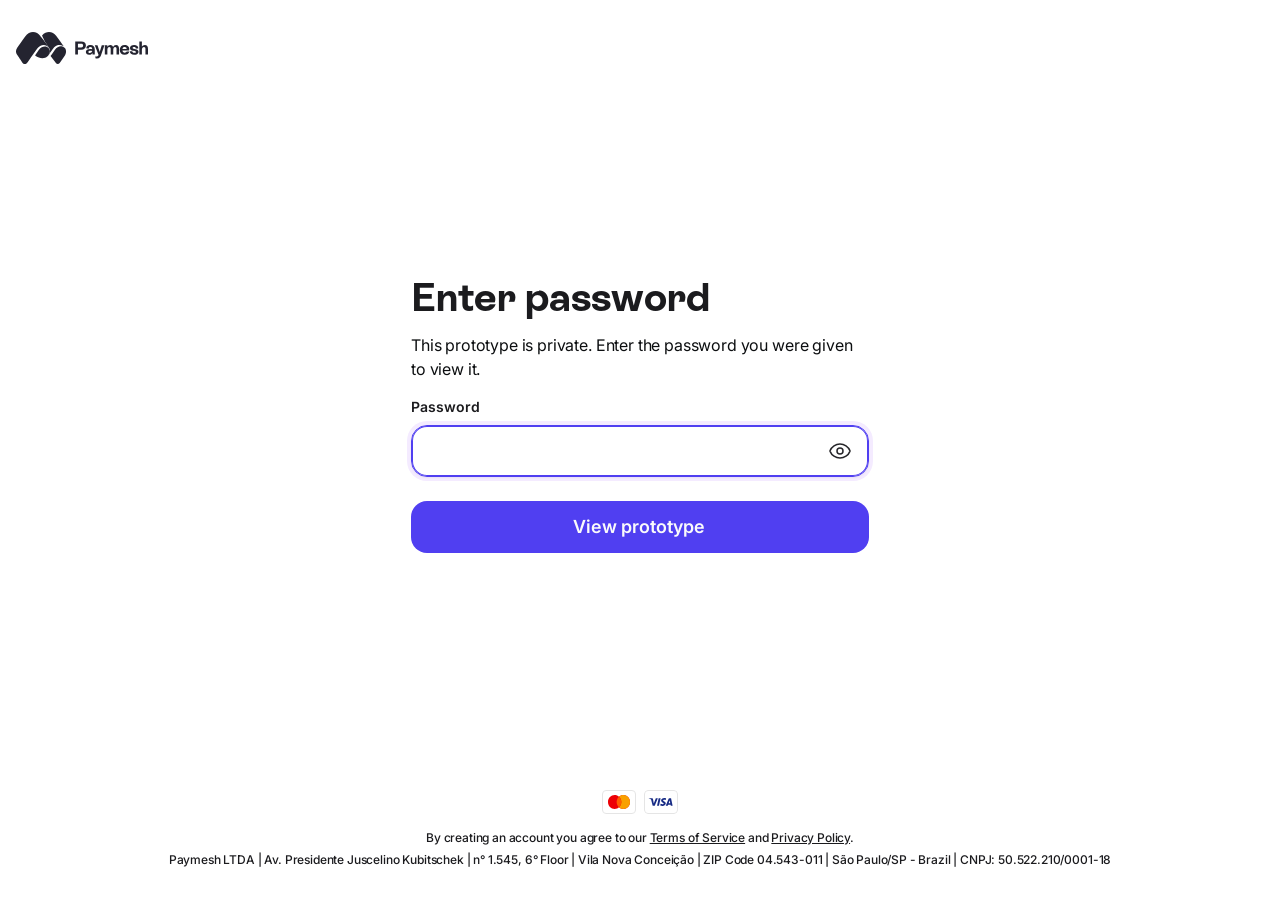
==== commit a01b8c6b: "Load Rebond Grotesque from the uploaded .otf files Moves the uploaded fonts into assets/fonts and de" ====
--- a/widget.html
+++ b/widget.html
@@ -9,6 +9,7 @@
 <link rel="preconnect" href="https://fonts.googleapis.com" />
 <link rel="preconnect" href="https://fonts.gstatic.com" crossorigin />
 <link href="https://fonts.googleapis.com/css2?family=Inter:wght@400;500;600;700&family=Space+Grotesk:wght@500;700&display=swap" rel="stylesheet" />
+<link rel="preload" href="assets/fonts/Rebond%20Grotesque%20Bold.otf" as="font" type="font/otf" crossorigin />
 <link rel="stylesheet" href="styles/app.css" />
 <link rel="stylesheet" href="styles/ds.css" />
 </head>
--- a/styles/ds.css
+++ b/styles/ds.css
@@ -5,6 +5,43 @@
    Components carry the Figma component name in a comment and use a ds- prefix
    so they can sit alongside the original prototype styles in app.css.
    ========================================================================== */
+
+/* Rebond Grotesque — the .otf files uploaded to the repo (assets/fonts); a weight downloads only when used */
+@font-face {
+  font-family: "Rebond Grotesque";
+  src: url("../assets/fonts/Rebond Grotesque.otf") format("opentype");
+  font-weight: 400;
+  font-style: normal;
+  font-display: swap;
+}
+@font-face {
+  font-family: "Rebond Grotesque";
+  src: url("../assets/fonts/Rebond Grotesque Medium.otf") format("opentype");
+  font-weight: 500;
+  font-style: normal;
+  font-display: swap;
+}
+@font-face {
+  font-family: "Rebond Grotesque";
+  src: url("../assets/fonts/Rebond Grotesque Semibold.otf") format("opentype");
+  font-weight: 600;
+  font-style: normal;
+  font-display: swap;
+}
+@font-face {
+  font-family: "Rebond Grotesque";
+  src: url("../assets/fonts/Rebond Grotesque Bold.otf") format("opentype");
+  font-weight: 700;
+  font-style: normal;
+  font-display: swap;
+}
+@font-face {
+  font-family: "Rebond Grotesque";
+  src: url("../assets/fonts/Rebond Grotesque Extrabold.otf") format("opentype");
+  font-weight: 800;
+  font-style: normal;
+  font-display: swap;
+}
 
 :root {
   /* Colour — text */
@@ -115,6 +152,7 @@
   min-height: 32px;
 }
 .ds-nav .logo svg { height: 32px; width: auto; }
+.ds-nav .logo__mark, .ds-nav__short { display: none; }
 
 /* Main Content */
 .ds-main {
@@ -528,17 +566,22 @@
 .ds-address__lines { padding: 0 var(--spacing-16) 0 var(--spacing-48); font: var(--text-m); color: var(--text-secondary); }
 .ds-address__lines p { margin: var(--spacing-2) 0 0; }
 
-/* Billing address when it matches shipping */
+/* Billing address when it matches shipping — with an Edit link inside the box */
 .ds-address-summary {
+  display: flex; align-items: flex-start; justify-content: space-between; gap: var(--spacing-8);
   padding: var(--spacing-16);
   background: var(--surface-primary);
-  border: 1px solid var(--border-subtle);
+  border: 1px solid var(--border-default);
   border-radius: var(--radius-m);
   font: var(--text-m);
-  color: var(--text-secondary);
+  color: var(--text-primary);
 }
 .ds-address-summary p { margin: 0; }
-.ds-address-summary p:first-child { color: var(--text-primary); }
+.ds-address-summary p:first-child { font-weight: 600; }
+.ds-link--s-strong { font: 600 14px/20px var(--font-family-inter); letter-spacing: var(--tracking-text); }
+
+/* Two fields side by side (expiry + security code) */
+.ds-row-2 { display: grid; grid-template-columns: minmax(0, 1fr) minmax(0, 1fr); gap: var(--spacing-16); }
 
 .ds-divider { height: 1px; background: var(--border-subtle); border: 0; margin: 0; }
 
@@ -591,22 +634,26 @@
 
 @media (max-width: 560px) {
   .ds-page { padding: var(--spacing-24) var(--spacing-16); }
-  .ds-nav { flex-wrap: wrap; }
-  .ds-nav .ds-link { font-size: 14px; }
-  .ds-main { padding: var(--spacing-48) 0 var(--spacing-48); }
-  .ds-h1 { font-size: 32px; line-height: 36px; }
+  /* Flows "mobile" frames: mark-only logo and "Back to [merchant]" */
+  .ds-nav .logo > svg, .ds-nav__long { display: none; }
+  .ds-nav .logo__mark { display: inline-flex; }
+  .ds-nav__short { display: inline; }
+  .ds-page { padding-top: var(--spacing-16); }
+  .ds-main { justify-content: flex-start; padding: var(--spacing-48) 0 var(--spacing-48); }
+  .ds-h1 { font-size: 32px; line-height: 32px; letter-spacing: -0.64px; }
+  .ds-h1--large { font: var(--heading-3xl); letter-spacing: 0; } /* the mobile frames keep 40px here */
   .ds-otp__box { width: 100%; min-width: 0; height: 52px; }
   .ds-transfer { gap: var(--spacing-8); padding: 0; }
   .ds-footer { padding-bottom: 44px; } /* clear the prototype pill */
-  .ds-footer__line { font-size: 11px; }
-}
-
-/* ==========================================================================
-   Split-payment widget — Figma "Desktop - 2" (widget.html)
+}
+
+/* ==========================================================================
+   Split-payment widget — Figma Flows "registration-10" (widget.html, #/v2/payment)
    ========================================================================== */
 
 :root {
-  --primary-blue-600: #2563eb; /* Switch, as in the Figma component */
+  --primary-blue-600: #2563eb; /* Switch on, as in the Figma component */
+  --primary-gray-300: #d2d5da; /* Switch off */
   --brand-50: #f9f5ff;
 }
 
@@ -622,7 +669,7 @@
   letter-spacing: var(--tracking-text);
   color: var(--text-primary);
 }
-.sw { width: var(--ds-widget); max-width: 100%; }
+.sw { width: var(--ds-col); max-width: 100%; }
 
 .sw-main { display: flex; flex-direction: column; gap: var(--spacing-24); }
 .sw-section { display: flex; flex-direction: column; gap: var(--spacing-8); }
@@ -640,7 +687,7 @@
   position: relative;
   width: 36px; height: 20px;
   border-radius: 100px;
-  background: var(--border-subtle);
+  background: var(--primary-gray-300);
   transition: background-color .2s ease;
 }
 .sw-switch__track::after {
@@ -655,7 +702,9 @@
 .sw-switch input:checked + .sw-switch__track { background: var(--primary-blue-600); }
 .sw-switch input:checked + .sw-switch__track::after { transform: translateX(16px); }
 .sw-switch input:focus-visible + .sw-switch__track { box-shadow: var(--shadow-xs-focused); }
-.sw-switch__label { font: var(--label-m); letter-spacing: var(--tracking-text); color: #000; }
+.sw-switch__label { font: 600 14px/20px var(--font-family-inter); letter-spacing: var(--tracking-text); color: #000; }
+.sw-switch-row { display: flex; justify-content: flex-end; }
+.sw-section--balance { gap: var(--spacing-12); }
 
 /* Radio group item — the new 16px-radius version that can hold an amount editor */
 .sw-item {
@@ -665,13 +714,27 @@
   border-radius: var(--radius-xl);
   background: var(--base-white);
 }
-.sw-item[aria-checked="true"] { border-color: var(--border-focus); }
+.sw-item[aria-checked="true"] {
+  border-color: var(--action-primary-default);
+  box-shadow: inset 0 0 0 1px var(--action-primary-default);
+}
 .sw-item__row { display: flex; align-items: flex-start; gap: var(--spacing-12); width: 100%; }
 .sw-item__pick { padding: 0; border: 0; background: none; font: inherit; color: inherit; text-align: left; cursor: pointer; }
 .sw-item .ds-option__side > img { width: 45px; height: 32px; }
 .sw-item[aria-checked="true"] .ds-option__radio {
+  border: 0;
+  background: url("../assets/ds/radio-selected.svg") center/16px no-repeat;
+}
+
+/* A card that pays the whole order (no balance): selected option, no amount editor */
+.sw-item--covers[aria-checked="true"] {
+  /* 2px border: 1px border plus the 1px inset ring from .sw-item[aria-checked=true] */
+  border-color: var(--action-primary-default);
+  background: var(--surface-primary);
+  color: var(--text-brand);
+}
+.sw-item--covers[aria-checked="true"] .ds-option__radio {
   background: var(--action-primary-default) url("../assets/ds/radio-check.svg") center/11px no-repeat;
-  border-color: var(--action-primary-default);
 }
 
 /* Paymesh balance checkbox (square) */
@@ -679,7 +742,7 @@
   flex: 0 0 auto;
   width: 16px; height: 16px; margin-top: 4px;
   border: 1px solid var(--action-primary-default);
-  border-radius: 6px;
+  border-radius: var(--radius-s);
   background: var(--brand-50) url("../assets/ds/check-brand.svg") center/11px no-repeat;
 }
 
@@ -689,11 +752,14 @@
 .sw-editor__input input { text-align: right; }
 .sw-chips { display: flex; flex-wrap: wrap; justify-content: flex-end; gap: var(--spacing-8); }
 .sw-chip {
-  padding: 3px 10px;
+  display: inline-flex; align-items: center; justify-content: center;
+  height: 32px;
+  padding: 0 var(--spacing-16);
   border: 0;
   border-radius: var(--radius-full);
   background: var(--surface-secondary);
   font: var(--text-xs);
+  font-weight: 500;
   letter-spacing: var(--tracking-text);
   color: var(--text-primary);
   cursor: pointer;
@@ -701,12 +767,75 @@
 .sw-chip:hover { background: var(--border-subtle); }
 .sw-chip[aria-pressed="true"] { background: var(--action-primary-default); color: var(--text-inverse); }
 
-/* Billing info */
-.sw-billing {
-  padding: var(--spacing-16);
+/* Billing info — plain text under its header */
+.sw-billing { font: var(--text-m); color: var(--text-primary); }
+.sw-billing p { margin: 0; }
+.sw-billing p:first-child { font-weight: 600; }
+
+/* Header: title with the merchant's 24px logo on the right */
+.sw-head { display: flex; align-items: center; justify-content: space-between; gap: var(--spacing-12); padding: 0 var(--spacing-16); }
+.sw-head .ds-card__title { padding: 0; }
+.sw-head__logo { width: 32px; height: 32px; border-radius: var(--radius-full); object-fit: cover; flex: 0 0 auto; }
+.sw.ds-card { gap: var(--spacing-16); }
+
+/* Body: full-width dividers, so the horizontal padding moves onto each block */
+.sw .sw-body { padding: var(--spacing-24) 0 var(--spacing-16); gap: var(--spacing-24); }
+.sw-pad { padding: 0 var(--spacing-16); }
+.sw-divider { width: 100%; height: 0; margin: 0; border: 0; border-top: 1px solid var(--border-subtle); }
+
+/* Amount to pay */
+.sw-total { display: flex; align-items: flex-start; justify-content: space-between; gap: var(--spacing-4); }
+.sw-total__label,
+.sw-total__usd { font: var(--heading-m-bold); letter-spacing: 0; color: #000; }
+.sw-total__value { display: flex; flex-direction: column; align-items: flex-end; gap: var(--spacing-2); text-align: right; }
+.sw-total__token { font: var(--text-s); color: var(--text-muted); }
+
+/* Info box uses the brand border in this layout */
+.sw .ds-info { border-color: var(--action-primary-default); }
+
+/* ==========================================================================
+   Menu of prototypes after the password screen (#/menu) — deliberately plain
+   ========================================================================== */
+
+.menu {
+  max-width: 560px;
+  margin: 0 auto;
+  padding: var(--spacing-48) var(--spacing-16);
+  font: var(--text-m);
+  letter-spacing: var(--tracking-text);
+  color: var(--text-primary);
+}
+.menu h1 { margin: 0 0 var(--spacing-32); font: var(--heading-2xl); }
+.menu h2 { margin: var(--spacing-32) 0 var(--spacing-8); font: var(--heading-s); }
+.menu h3 { margin: 0 0 var(--spacing-4); font: var(--text-m-semibold); font-family: ui-monospace, SFMono-Regular, Menlo, monospace; }
+.menu ul { margin: 0; padding: 0; list-style: none; }
+.menu__links li + li { margin-top: var(--spacing-4); }
+.menu__links a { color: var(--text-primary); text-decoration: underline; text-underline-offset: 3px; }
+.menu__links a:hover { opacity: .7; }
+.menu__entry + .menu__entry { margin-top: var(--spacing-16); }
+.menu__note { margin: 0; color: var(--text-secondary); }
+
+/* Amount scenarios beside the widget (below 760px they sit above it) */
+.sw-wrap { position: relative; width: var(--ds-col); max-width: 100%; display: flex; flex-direction: column; }
+.sw-wrap .sw { width: 100%; }
+.sw-random {
+  position: absolute; top: 0; left: calc(100% + var(--spacing-16));
+  display: flex; flex-direction: column; align-items: flex-start; gap: var(--spacing-8);
+}
+.sw-random__btn {
+  padding: 6px 12px;
   border: 1px solid var(--border-default);
-  border-radius: var(--radius-m);
-  font: var(--text-m);
-}
-.sw-billing p { margin: 0; }
-
+  border-radius: var(--radius-full);
+  background: var(--base-white);
+  font: var(--text-s);
+  letter-spacing: var(--tracking-text);
+  color: var(--text-primary);
+  white-space: nowrap;
+  cursor: pointer;
+}
+.sw-random__btn:hover { background: var(--surface-secondary); }
+@media (max-width: 760px) {
+  .sw-random { position: static; flex-direction: row; flex-wrap: wrap; justify-content: center; margin-bottom: var(--spacing-12); }
+}
+
+.sw-cards { display: flex; flex-direction: column; gap: var(--spacing-8); }
